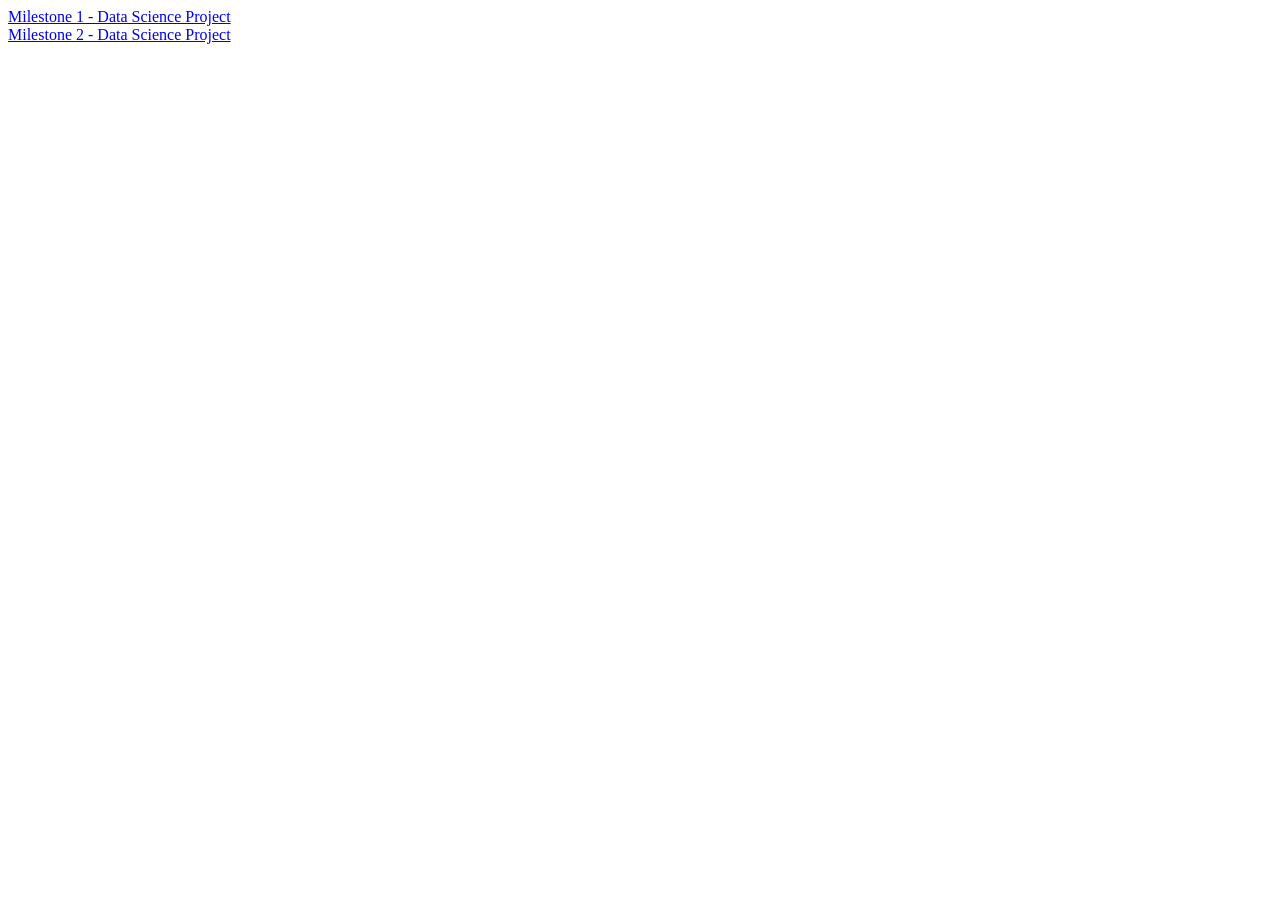
==== index.html @ b4cbef7a "Update link for Milestone 2 Data Science Project" ====
<!DOCTYPE html>
<html>
<body>

<a href="Data_Sci_Project.html">Milestone 1 - Data Science Project</a>
  <br>
<a href="Kyle and Nora M2 (1).html">Milestone 2 - Data Science Project</a>

</body>
</html>
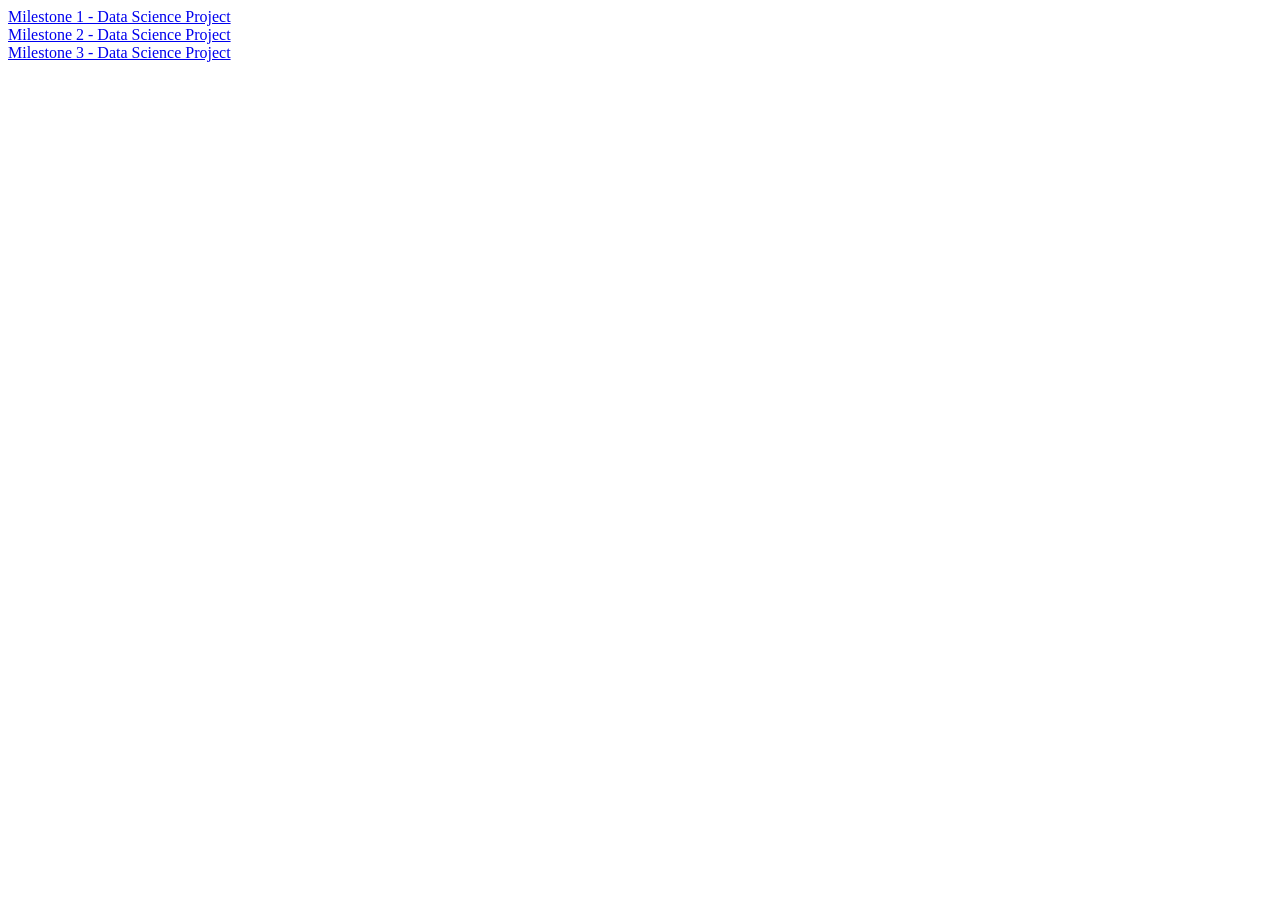
==== commit 16255b7a: "Add link to Milestone 3 - Data Science Project" ====
--- a/index.html
+++ b/index.html
@@ -5,6 +5,8 @@
 <a href="Data_Sci_Project.html">Milestone 1 - Data Science Project</a>
   <br>
 <a href="Kyle and Nora M2 (1).html">Milestone 2 - Data Science Project</a>
+  <br>
+<a href="final.html">Milestone 3 - Data Science Project</a>
 
 </body>
 </html>
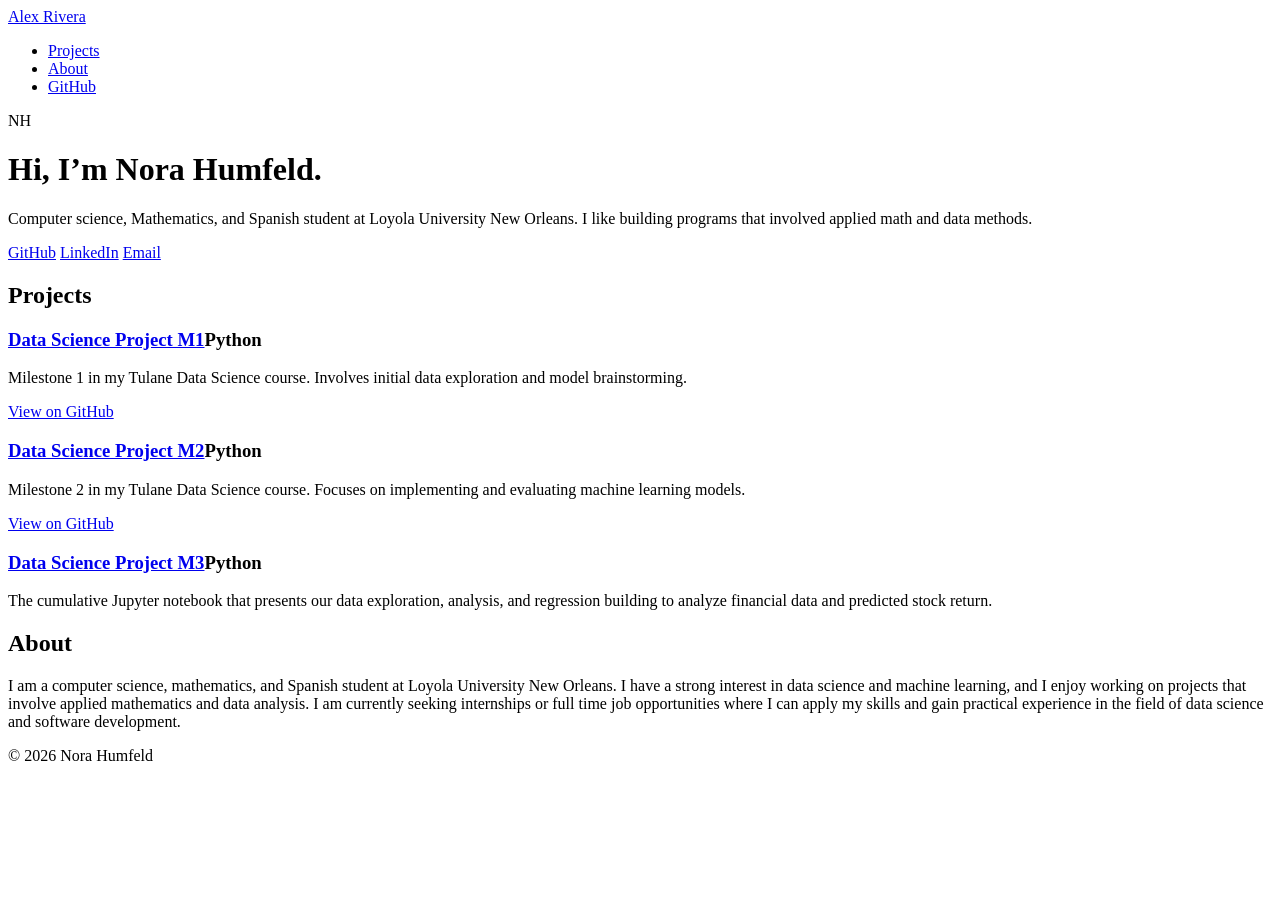
==== commit e063d3c4: "New index html!" ====
--- a/index.html
+++ b/index.html
@@ -1,12 +1,76 @@
 <!DOCTYPE html>
-<html>
+<html lang="en">
+<head>
+<meta charset="utf-8">
+<meta name="viewport" content="width=device-width, initial-scale=1">
+<title>Alex Rivera | Portfolio</title>
+<!-- FONTS: pick fonts at fonts.google.com, paste the link here, then update --font-heading / --font-body in style.css -->
+<link rel="stylesheet" href="https://fonts.googleapis.com/css2?family=Bricolage+Grotesque:wght@600;700&family=IBM+Plex+Sans:wght@400;600&display=swap">
+<link rel="stylesheet" href="style.css">
+</head>
 <body>
 
-<a href="Data_Sci_Project.html">Milestone 1 - Data Science Project</a>
-  <br>
-<a href="Kyle and Nora M2 (1).html">Milestone 2 - Data Science Project</a>
-  <br>
-<a href="final.html">Milestone 3 - Data Science Project</a>
+<nav>
+  <div class="wrap">
+    <a class="brand" href="index.html">Alex Rivera</a>
+    <ul>
+      <li><a href="#projects">Projects</a></li>
+      <li><a href="#about">About</a></li>
+      <li><a href="https://github.com/Nora070">GitHub</a></li>
+    </ul>
+  </div>
+</nav>
+
+<main class="wrap">
+
+  <header class="hero">
+    <!-- PHOTO: replace the line below with <img class="avatar" src="me.jpg" alt="Photo of Alex"> (put me.jpg next to this file) -->
+    <div class="avatar" aria-hidden="true">NH</div>
+    <div>
+      <h1>Hi, I’m Nora Humfeld.</h1>
+      <p>Computer science, Mathematics, and Spanish student at Loyola University New Orleans. I like building programs that involved applied math and data methods.</p>
+      <div class="links">
+        <a href="https://github.com/Nora070">GitHub</a>
+        <a href="https://www.linkedin.com/in/nora-humfeld">LinkedIn</a>
+        <a href="mailto:nehumfel@my.loyno.edu">Email</a>
+      </div>
+    </div>
+  </header>
+
+  <section id="projects">
+    <h2>Projects</h2>
+
+    <!-- PROJECT CARDS: copy one <article> block per project, then edit the title, tag, description, and link -->
+    <article class="project">
+      <h3><a href="Data_Sci_Project.html">Data Science Project M1</a><span class="tag">Python</span></h3>
+      <p>Milestone 1 in my Tulane Data Science course. Involves initial data exploration and model brainstorming.</p>
+      <p><a href="https://github.com/Nora070/Data-Science-Project-M1">View on GitHub</a></p>
+    </article>
+
+    <article class="project">
+      <h3><a href="Kyle and Nora M2 (1).html">Data Science Project M2</a><span class="tag">Python</span></h3>
+      <p>Milestone 2 in my Tulane Data Science course. Focuses on implementing and evaluating machine learning models.</p>
+      <p><a href="https://github.com/Nora070/Data-Science-Project-M2">View on GitHub</a></p>
+    </article>
+
+    <article class="project">
+      <h3><a href="final.html">Data Science Project M3</a><span class="tag">Python</span></h3>
+      <p>The cumulative Jupyter notebook that presents our data exploration, analysis, and regression building to analyze financial data and predicted stock return.</p>
+    </article>
+
+    <!-- END PROJECT CARDS -->
+  </section>
+
+  <section id="about">
+    <h2>About</h2>
+    <p>I am a computer science, mathematics, and Spanish student at Loyola University New Orleans. I have a strong interest in data science and machine learning, and I enjoy working on projects that involve applied mathematics and data analysis. I am currently seeking internships or full time job opportunities where I can apply my skills and gain practical experience in the field of data science and software development.</p>
+  </section>
+
+</main>
+
+<footer>
+  <div class="wrap">© 2026 Nora Humfeld</div>
+</footer>
 
 </body>
 </html>
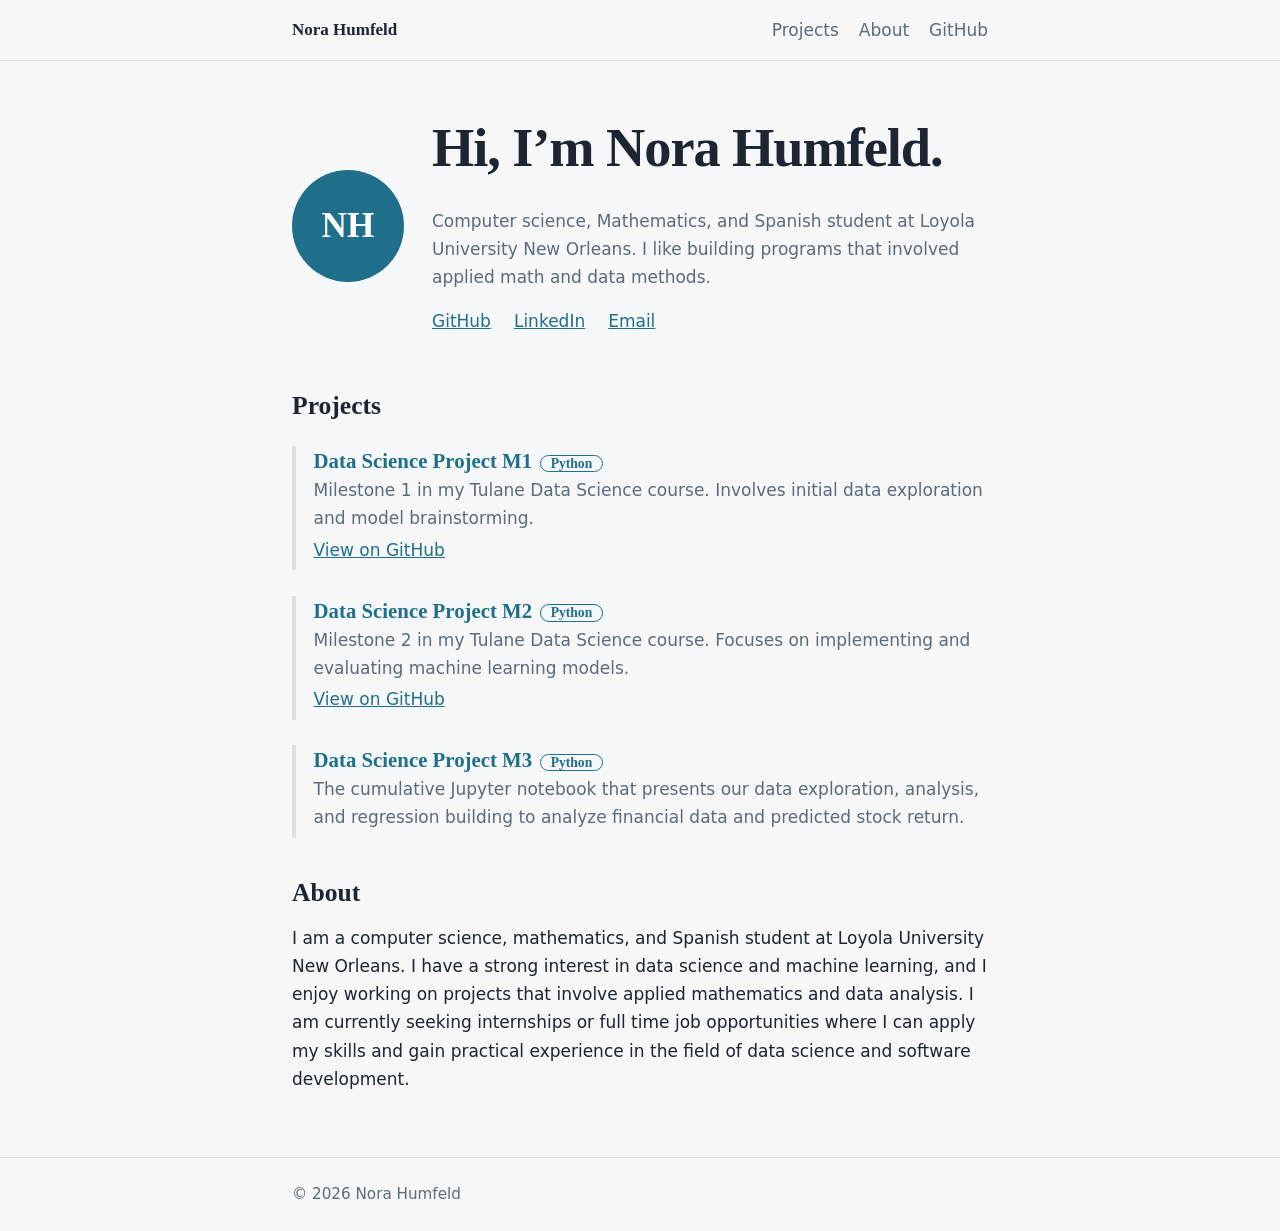
==== commit a88f5d04: "Update index.html" ====
--- a/index.html
+++ b/index.html
@@ -3,7 +3,7 @@
 <head>
 <meta charset="utf-8">
 <meta name="viewport" content="width=device-width, initial-scale=1">
-<title>Alex Rivera | Portfolio</title>
+<title>Nora Humfeld | Portfolio</title>
 <!-- FONTS: pick fonts at fonts.google.com, paste the link here, then update --font-heading / --font-body in style.css -->
 <link rel="stylesheet" href="https://fonts.googleapis.com/css2?family=Bricolage+Grotesque:wght@600;700&family=IBM+Plex+Sans:wght@400;600&display=swap">
 <link rel="stylesheet" href="style.css">
@@ -12,7 +12,7 @@
 
 <nav>
   <div class="wrap">
-    <a class="brand" href="index.html">Alex Rivera</a>
+    <a class="brand" href="index.html">Nora Humfeld</a>
     <ul>
       <li><a href="#projects">Projects</a></li>
       <li><a href="#about">About</a></li>
--- a/style.css
+++ b/style.css
@@ -0,0 +1,55 @@
+/* ===== CUSTOMIZE HERE: change these values to restyle every page ===== */
+:root{
+  --accent:#1f6f8b;                 /* links, tags, buttons */
+  --bg:#f5f7f8;                     /* page background */
+  --surface:#ffffff;                /* code header, avatar text */
+  --text:#1c2530;                   /* main text */
+  --muted:#5d6b78;                  /* secondary text */
+  --line:#d9e0e5;                   /* borders */
+  --font-heading:"Bricolage Grotesque",Georgia,serif;
+  --font-body:"IBM Plex Sans",system-ui,sans-serif;
+  --radius:6px;
+}
+/* Dark mode. Delete this whole block if you only want one look. */
+@media (prefers-color-scheme:dark){
+  :root{--accent:#6cc4e0;--bg:#12181e;--surface:#1a222a;--text:#e6ecf0;--muted:#9aa8b4;--line:#2b3641}
+}
+/* ===== END CUSTOMIZE ===== */
+
+*{box-sizing:border-box}
+body{margin:0;background:var(--bg);color:var(--text);font:1.0625rem/1.65 var(--font-body)}
+h1,h2,h3{font-family:var(--font-heading);line-height:1.15;margin:0 0 .5em}
+h1{font-size:clamp(2.2rem,6vw,3.4rem);letter-spacing:-.02em}
+h2{font-size:1.6rem;margin-top:2.5rem}
+a{color:var(--accent)}
+a:focus-visible{outline:3px solid var(--accent);outline-offset:3px}
+.wrap{max-width:46rem;margin:0 auto;padding:0 1.25rem}
+
+nav{border-bottom:1px solid var(--line)}
+nav .wrap{display:flex;justify-content:space-between;align-items:center;gap:1rem;padding-top:1rem;padding-bottom:1rem;flex-wrap:wrap}
+nav .brand{font-family:var(--font-heading);font-weight:700;color:var(--text);text-decoration:none}
+nav ul{display:flex;gap:1.25rem;list-style:none;margin:0;padding:0}
+nav ul a{text-decoration:none;color:var(--muted)}
+nav ul a:hover{color:var(--accent)}
+
+.hero{padding:3.5rem 0 1rem;display:flex;gap:1.75rem;align-items:center;flex-wrap:wrap}
+.avatar{width:7rem;height:7rem;border-radius:50%;background:var(--accent);color:var(--surface);display:grid;place-items:center;font:700 2.2rem var(--font-heading);object-fit:cover;flex:none}
+.hero p{color:var(--muted);margin:.25rem 0 1rem;max-width:34rem}
+.links a{margin-right:1.1rem}
+
+.project{border-left:4px solid var(--line);padding:.2rem 0 .2rem 1.1rem;margin:1.6rem 0}
+.project:hover{border-left-color:var(--accent)}
+.project h3{margin:0 0 .15em;font-size:1.3rem}
+.project h3 a{text-decoration:none}
+.project h3 a:hover{text-decoration:underline}
+.tag{display:inline-block;font-size:.85rem;color:var(--accent);border:1px solid var(--accent);border-radius:99px;padding:0 .6rem;margin-left:.5rem;vertical-align:middle}
+.project p{margin:.2rem 0;color:var(--muted)}
+
+.meta{color:var(--muted);margin:-.2rem 0 1.5rem}
+figure.code{margin:1.25rem 0;border-radius:var(--radius);overflow:hidden;background:#282c34}
+figure.code figcaption{background:#21252b;color:#abb2bf;font:.85rem ui-monospace,Consolas,monospace;padding:.5rem 1rem}
+figure.code pre{margin:0;overflow-x:auto}
+figure.code code{font:.9rem/1.55 ui-monospace,Consolas,monospace;padding:1rem!important}
+pre.plain{background:var(--surface);border:1px solid var(--line);border-radius:var(--radius);padding:1rem;overflow-x:auto;font:.9rem/1.5 ui-monospace,Consolas,monospace}
+img{max-width:100%;border-radius:var(--radius)}
+footer{margin-top:4rem;padding:1.5rem 0;border-top:1px solid var(--line);color:var(--muted);font-size:.95rem}
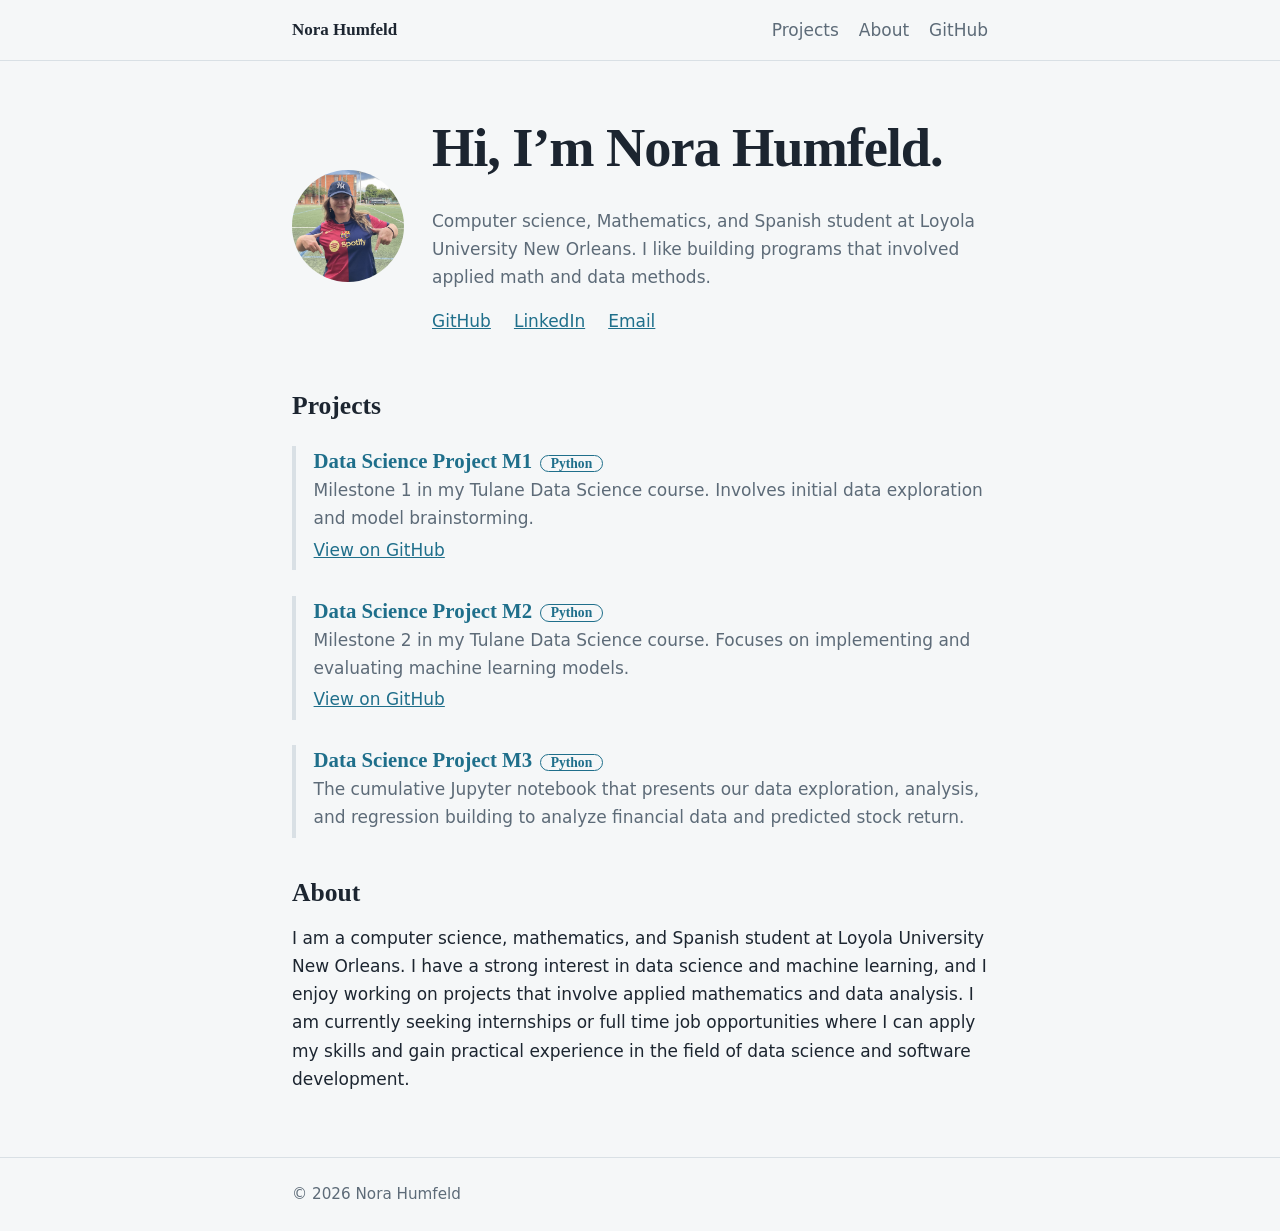
==== commit 8ede8286: "Update index.html" ====
--- a/index.html
+++ b/index.html
@@ -25,7 +25,7 @@
 
   <header class="hero">
     <!-- PHOTO: replace the line below with <img class="avatar" src="me.jpg" alt="Photo of Alex"> (put me.jpg next to this file) -->
-    <div class="avatar" aria-hidden="true">NH</div>
+    <img class="avatar" src="me.jpg" alt="Photo of Nora" aria-hidden="true">
     <div>
       <h1>Hi, I’m Nora Humfeld.</h1>
       <p>Computer science, Mathematics, and Spanish student at Loyola University New Orleans. I like building programs that involved applied math and data methods.</p>
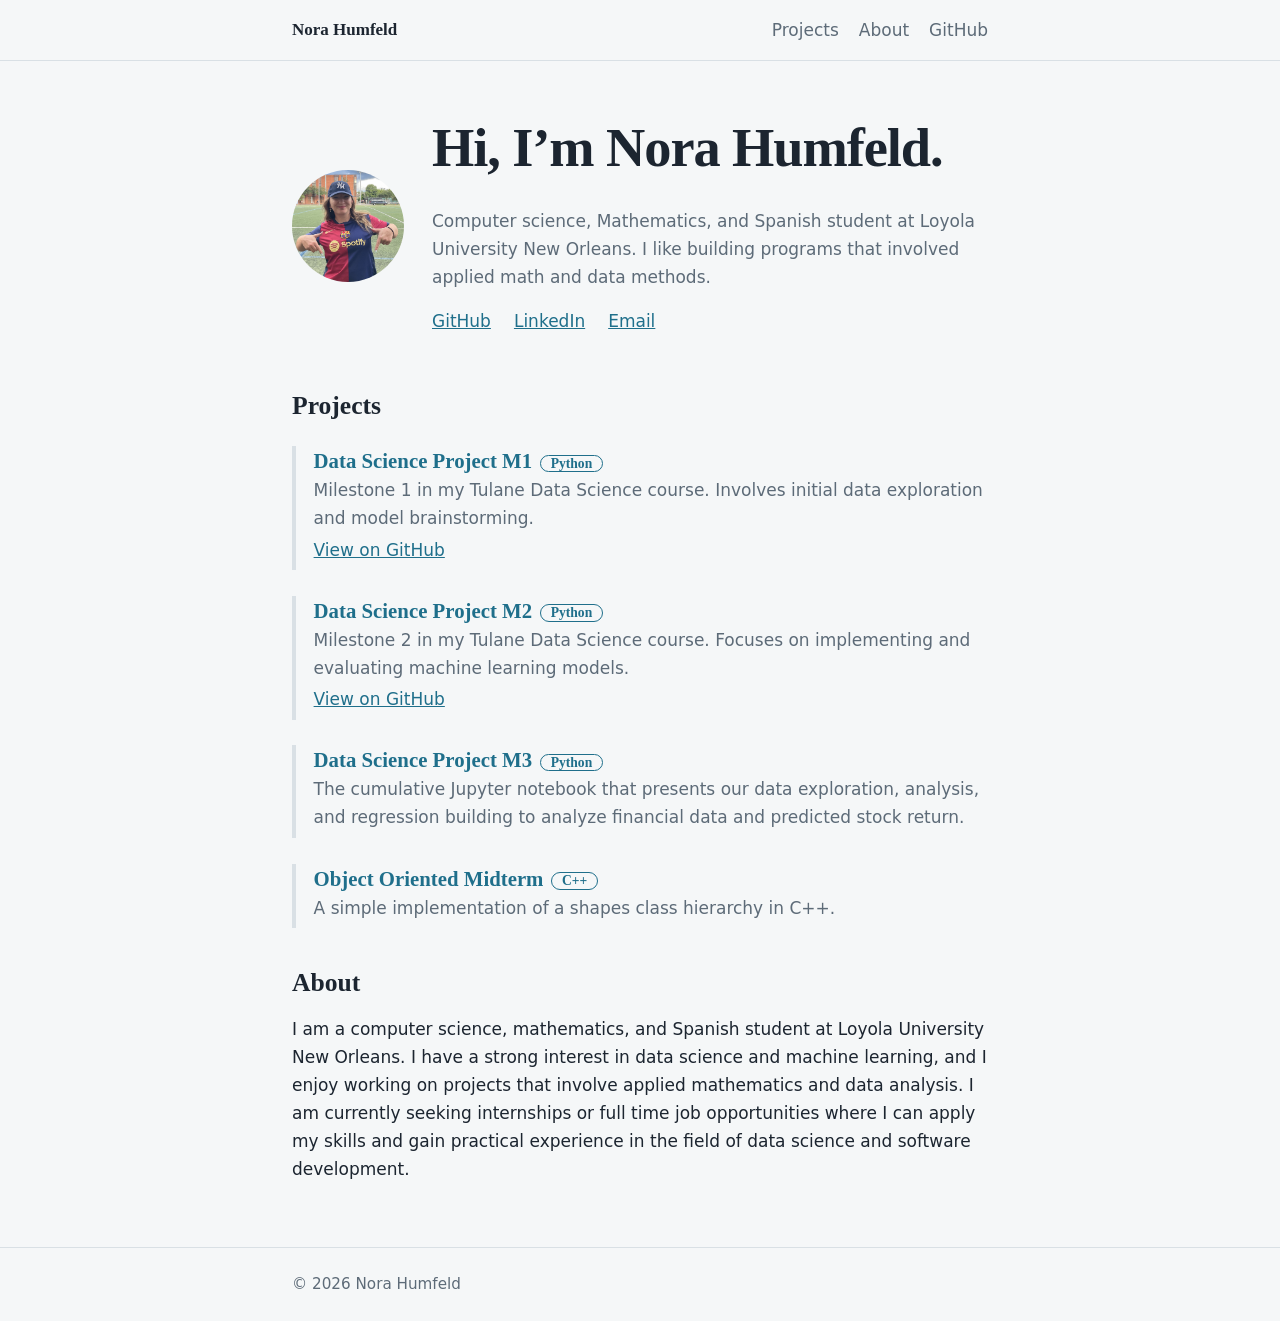
==== commit 2c3fed04: "Added shapes project" ====
--- a/index.html
+++ b/index.html
@@ -58,6 +58,11 @@
       <p>The cumulative Jupyter notebook that presents our data exploration, analysis, and regression building to analyze financial data and predicted stock return.</p>
     </article>
 
+    <article class="project">
+      <h3><a href="projects/Shapes.html">Object Oriented Midterm</a><span class="tag">C++</span></h3>
+      <p>A simple implementation of a shapes class hierarchy in C++.</p>
+    </article>
+
     <!-- END PROJECT CARDS -->
   </section>
 
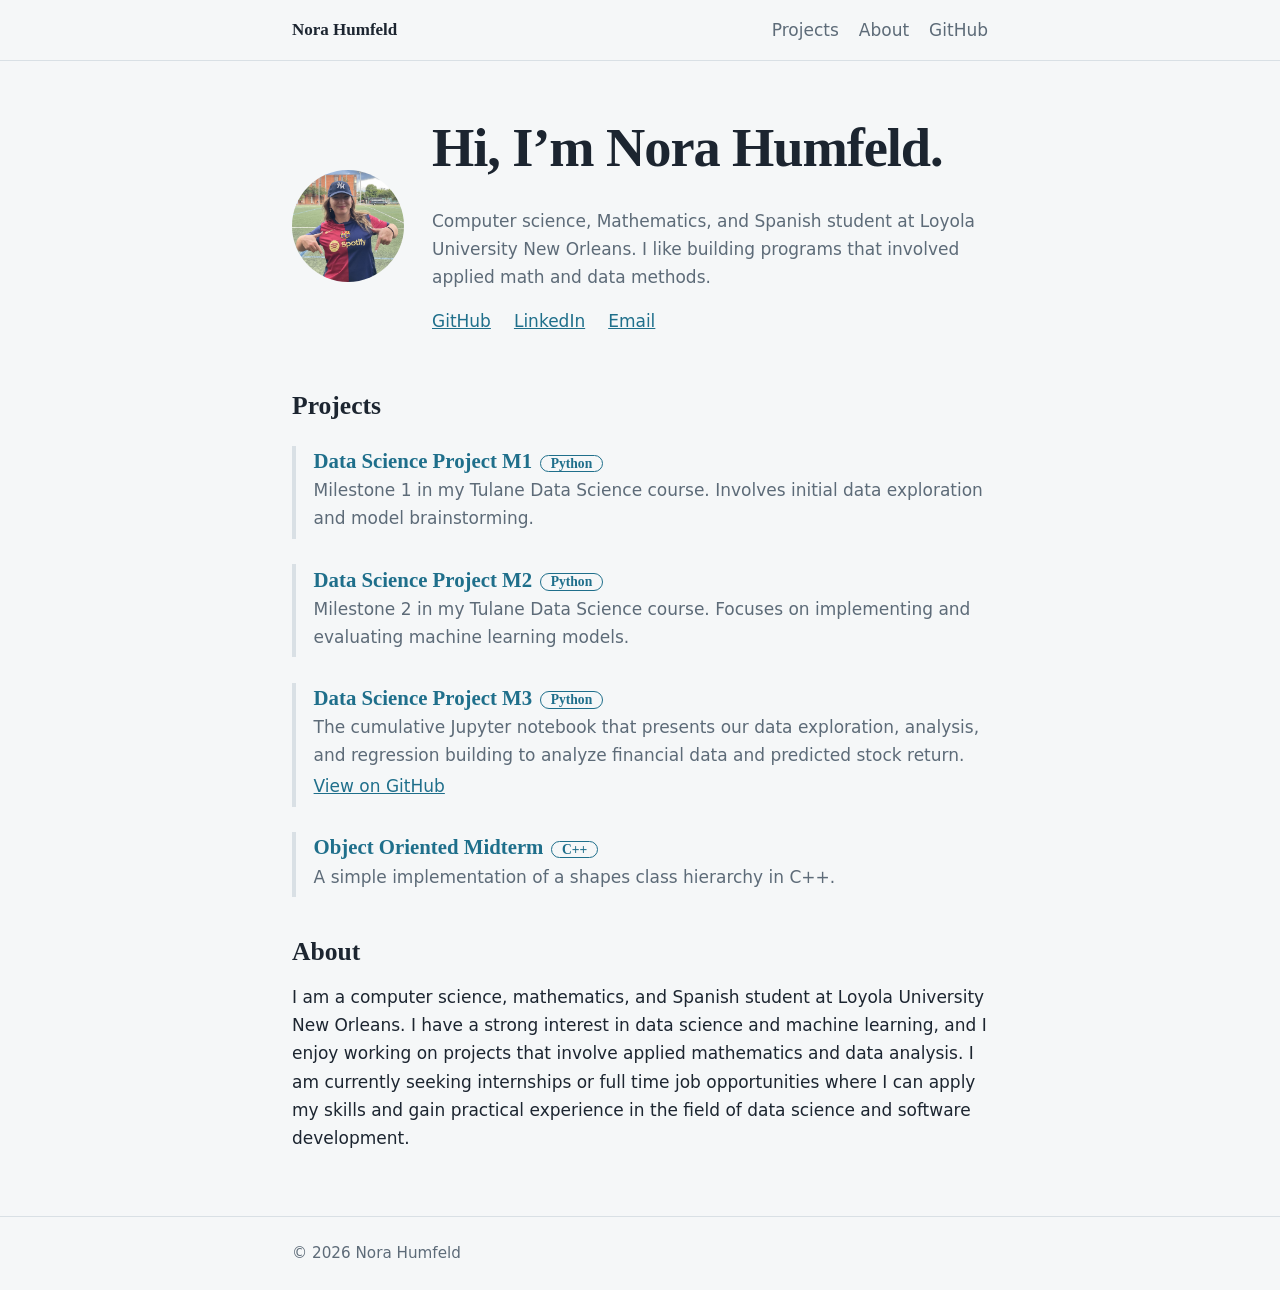
==== commit 1c5c8247: "Added java shapes!" ====
--- a/index.html
+++ b/index.html
@@ -42,20 +42,19 @@
 
     <!-- PROJECT CARDS: copy one <article> block per project, then edit the title, tag, description, and link -->
     <article class="project">
-      <h3><a href="Data_Sci_Project.html">Data Science Project M1</a><span class="tag">Python</span></h3>
+      <h3><a href="projects/Data_Sci_M1.html">Data Science Project M1</a><span class="tag">Python</span></h3>
       <p>Milestone 1 in my Tulane Data Science course. Involves initial data exploration and model brainstorming.</p>
-      <p><a href="https://github.com/Nora070/Data-Science-Project-M1">View on GitHub</a></p>
     </article>
 
     <article class="project">
-      <h3><a href="Kyle and Nora M2 (1).html">Data Science Project M2</a><span class="tag">Python</span></h3>
+      <h3><a href="projects/Data_Sci_M2.html">Data Science Project M2</a><span class="tag">Python</span></h3>
       <p>Milestone 2 in my Tulane Data Science course. Focuses on implementing and evaluating machine learning models.</p>
-      <p><a href="https://github.com/Nora070/Data-Science-Project-M2">View on GitHub</a></p>
     </article>
 
     <article class="project">
-      <h3><a href="final.html">Data Science Project M3</a><span class="tag">Python</span></h3>
+      <h3><a href="projects/Data_Sci_M3.html">Data Science Project M3</a><span class="tag">Python</span></h3>
       <p>The cumulative Jupyter notebook that presents our data exploration, analysis, and regression building to analyze financial data and predicted stock return.</p>
+      <p><a href="https://github.com/Nora070/ML_Final">View on GitHub</a></p>
     </article>
 
     <article class="project">
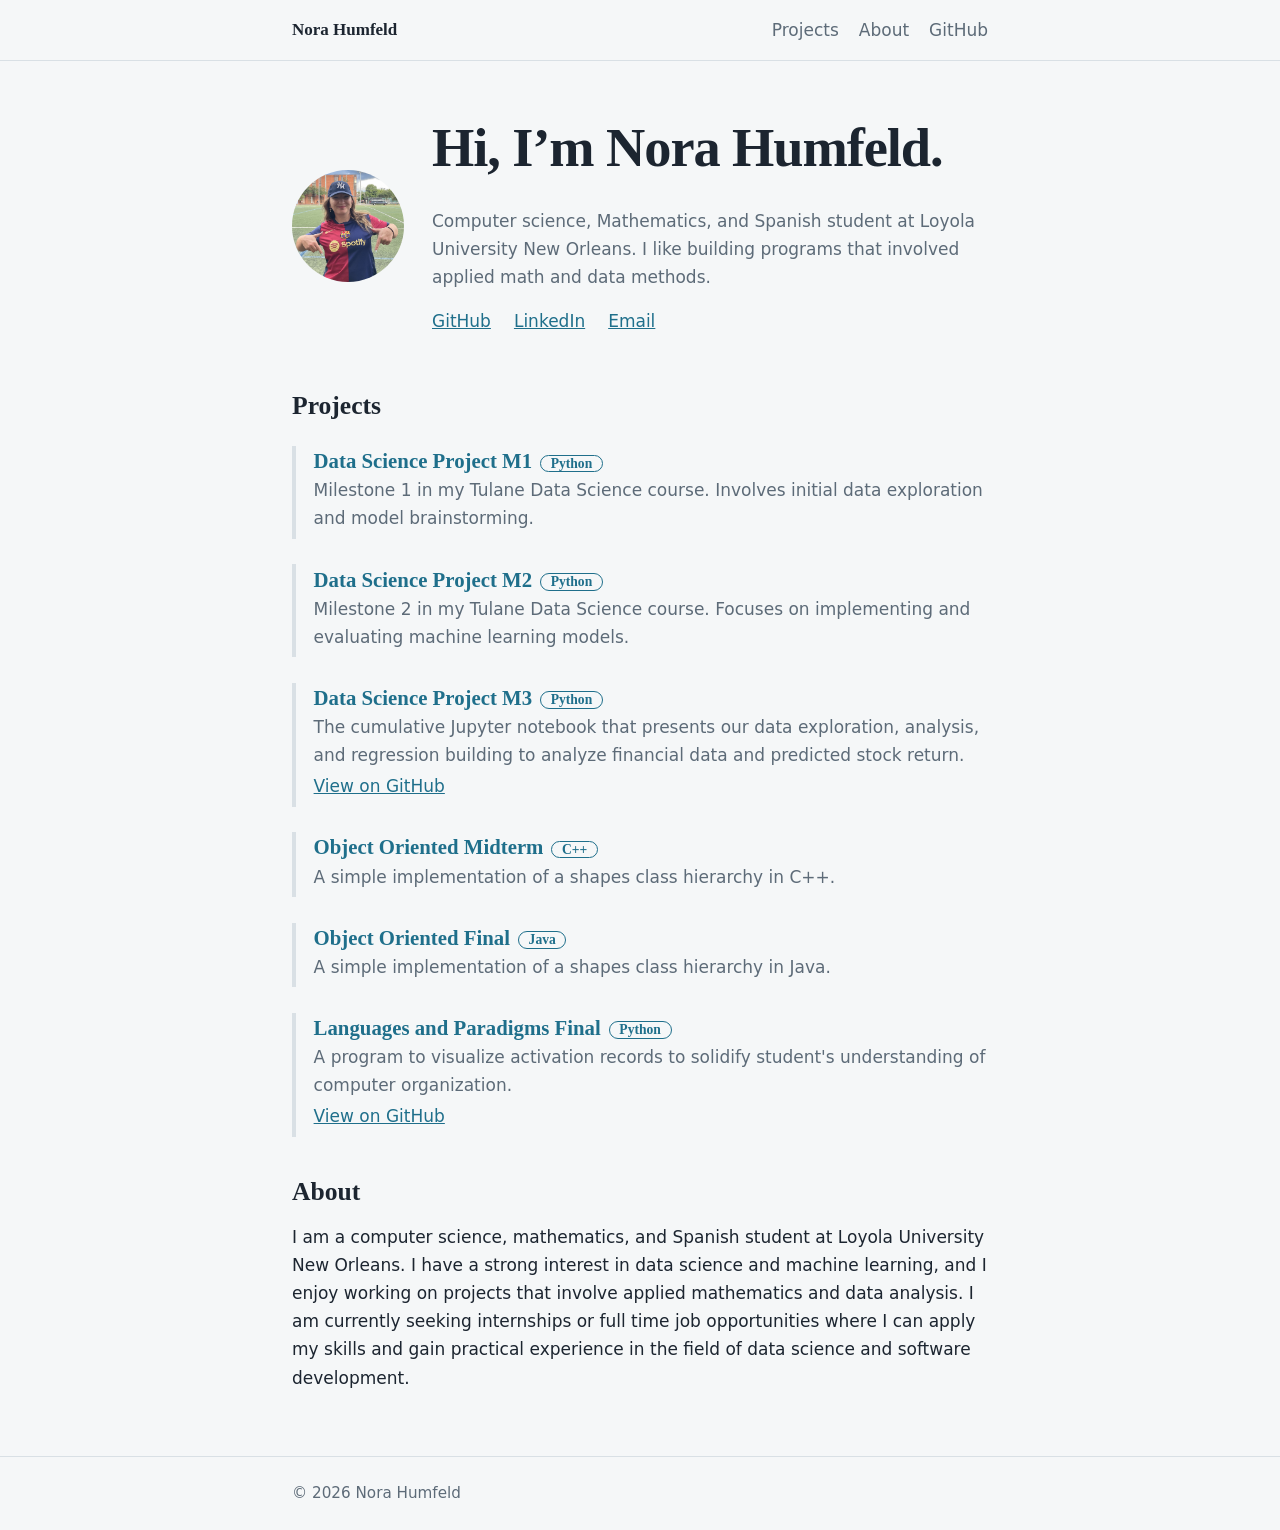
==== commit 9f66afe2: "Added AR visualization" ====
--- a/index.html
+++ b/index.html
@@ -62,6 +62,17 @@
       <p>A simple implementation of a shapes class hierarchy in C++.</p>
     </article>
 
+    <article class="project">
+      <h3><a href="projects/shapes-java.html">Object Oriented Final</a><span class="tag">Java</span></h3>
+      <p>A simple implementation of a shapes class hierarchy in Java.</p>
+    </article>
+
+    <article class="project">
+      <h3><a href="projects/AR-visualize.html">Languages and Paradigms Final</a><span class="tag">Python</span></h3>
+      <p>A program to visualize activation records to solidify student's understanding of computer organization.</p>
+      <p><a href="https://github.com/Nora070/ARVisualization">View on GitHub</a></p>
+    </article>
+
     <!-- END PROJECT CARDS -->
   </section>
 
